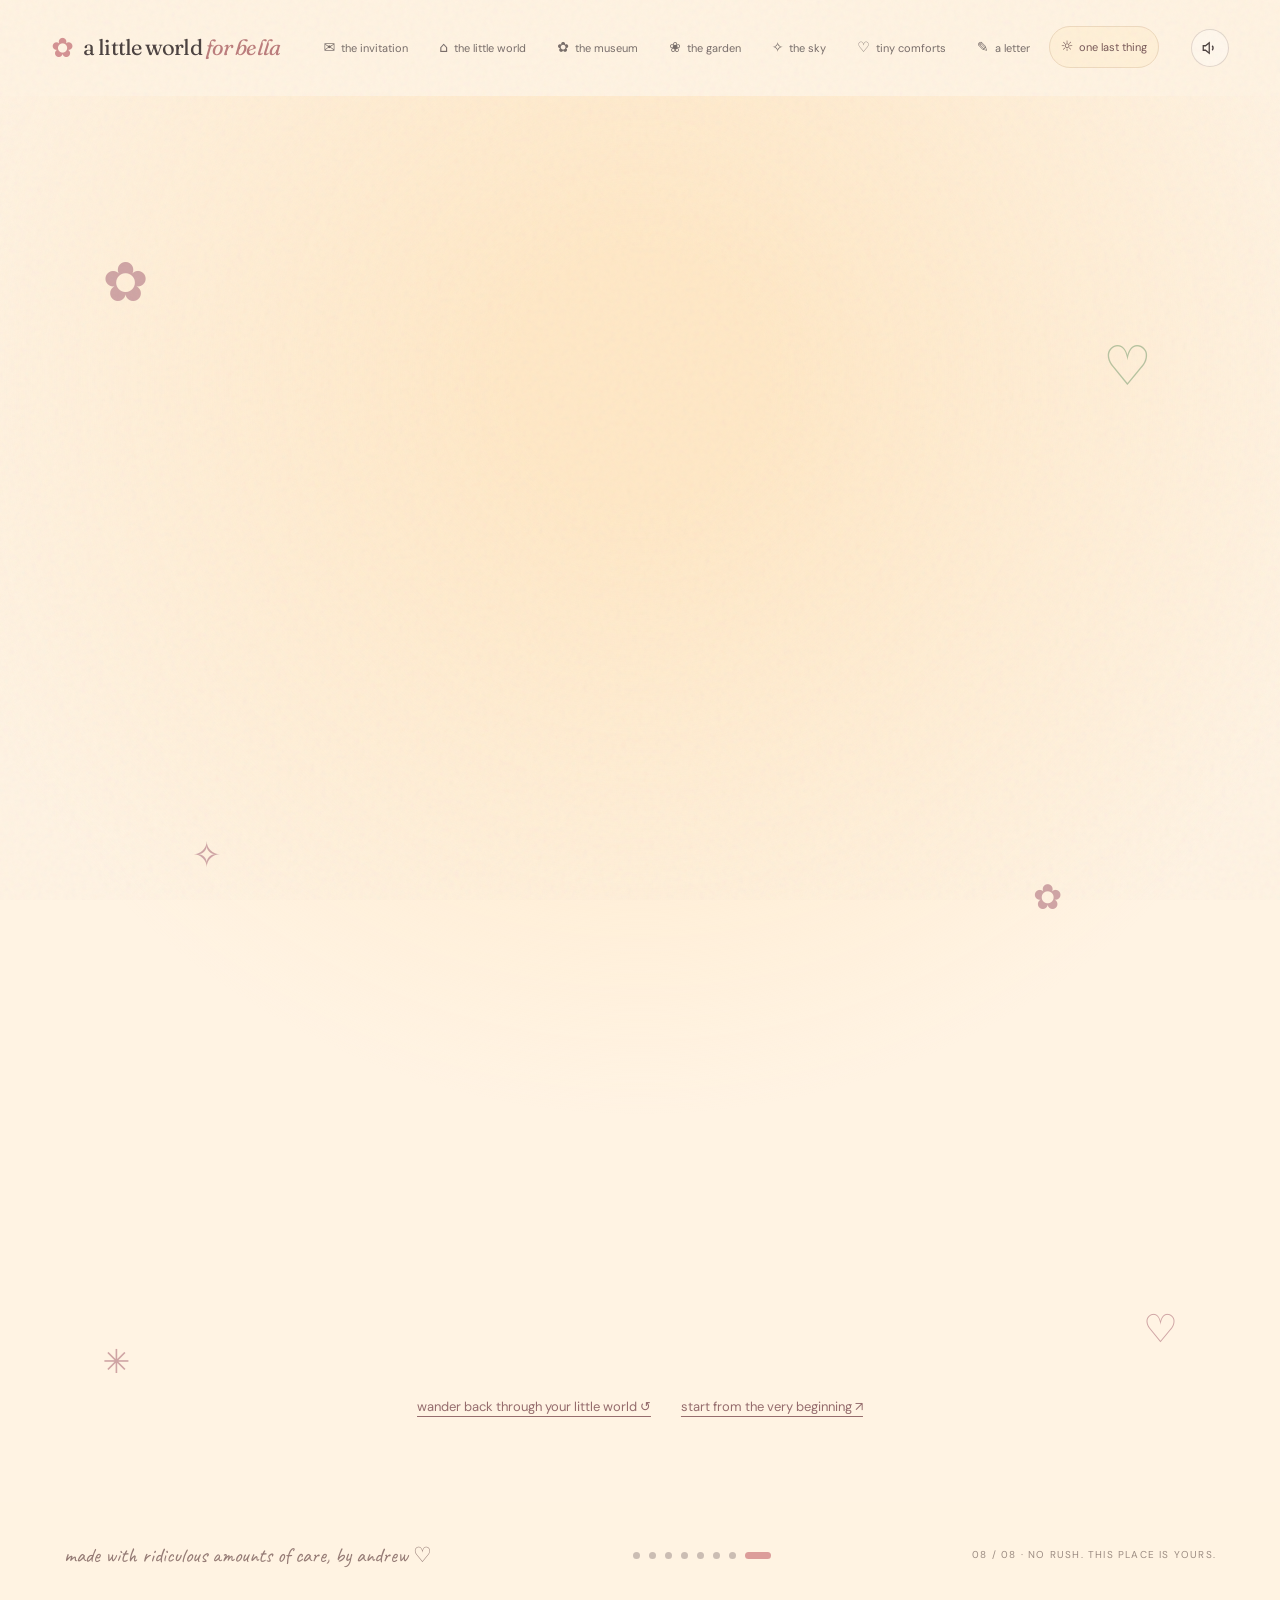
==== ending.html @ 55fa1226 "Add eight illustrated interactive chapters and styling" ====
<!doctype html>
<html lang="en"><head><meta charset="utf-8"><meta name="viewport" content="width=device-width, initial-scale=1"><meta name="theme-color" content="#fff8e8"><meta name="description" content="One last quiet gift to keep."><meta property="og:title" content="for bella · one last thing"><meta property="og:description" content="a little world made just for bella, by andrew"><link rel="icon" href="favicon.svg" type="image/svg+xml"><link rel="preconnect" href="https://fonts.googleapis.com"><link rel="preconnect" href="https://fonts.gstatic.com" crossorigin><link href="https://fonts.googleapis.com/css2?family=Caveat:wght@400;500;600;700&family=DM+Sans:wght@400;500;600;700&family=Fraunces:opsz,wght,SOFT,WONK@9..144,400,30,1;9..144,500,30,1;9..144,600,30,1&display=swap" rel="stylesheet"><link rel="stylesheet" href="style.css"><script src="site.js" defer></script><title>for bella · one last thing</title></head>
<body data-page="ending" class="page-ending"><div class="grain" aria-hidden="true"></div><div id="sparkle-layer" aria-hidden="true"></div><a class="skip-link" href="#main">skip to content</a>
<header class="site-header"><a class="brand" href="index.html" aria-label="a little world for bella, home"><span class="brand-flower">✿</span> a little world <span class="brand-for">for bella</span></a><button class="menu-toggle" type="button" aria-expanded="false" aria-controls="site-menu" aria-label="Open chapter menu"><span></span><span></span><span></span></button><nav class="site-menu" id="site-menu" aria-label="Chapters"><a href="index.html" class="nav-link " ><span>✉</span> the invitation</a><a href="world.html" class="nav-link " ><span>⌂</span> the little world</a><a href="museum.html" class="nav-link " ><span>✿</span> the museum</a><a href="garden.html" class="nav-link " ><span>❀</span> the garden</a><a href="sky.html" class="nav-link " ><span>✧</span> the sky</a><a href="pocket.html" class="nav-link " ><span>♡</span> tiny comforts</a><a href="letter.html" class="nav-link " ><span>✎</span> a letter</a><a href="ending.html" class="nav-link active" aria-current=page><span>☼</span> one last thing</a></nav><button class="sound-toggle" type="button" aria-label="Toggle gentle sound effects" aria-pressed="false" title="optional sound effects"><svg width="18" height="18" viewBox="0 0 24 24" fill="none" stroke="currentColor" stroke-width="1.7"><path d="M11 5 6 9H3v6h3l5 4V5Z"/><path d="M15 9a5 5 0 0 1 0 6"/></svg></button></header>
<main id="main">
<section class="final-scene"><div class="final-confetti" aria-hidden="true"><span>✿</span><span>♡</span><span>✧</span><span>✿</span><span>✳</span><span>♡</span></div><div class="final-card reveal"><span class="eyebrow">chapter 08 · for you, always</span><div class="final-illustration"><div class="final-sun"></div><div class="final-fields"></div><div class="final-bouquet"><span>✿</span><span>❀</span><span>✽</span><span>✿</span><span>❁</span></div></div><h1>i hope life is <em>gentle with you, bella.</em></h1><p>not just today. on the random tuesdays. on the hard nights. on the days where you're doing your best and it doesn't feel like enough.</p><p>i hope you keep finding reasons to laugh, little places of peace, and people who make you feel understood.</p><p>and i hope you never forget how much good there is in you.</p><div class="final-divider">✿ ✿ ✿</div><p class="final-small">this little world doesn't ask anything of you.<br>it was simply made because you matter.</p><button class="pill-button button-primary" type="button" id="keep-flower">take a little flower with you ♡</button><div id="flower-gift" class="flower-gift" hidden role="status"><div class="flower-gift-visual">✿</div><strong>this one is yours.</strong><span>for the days you need a reminder: you matter, exactly as you are.</span></div><div class="final-signature">made for bella. — andrew ♡</div></div><div class="final-return"><a href="world.html">wander back through your little world ↺</a><a href="index.html">start from the very beginning ↗</a></div></section>
</main>
<footer class="site-footer"><span>made with ridiculous amounts of care, by andrew ♡</span><div class="footer-dots"><a href="index.html" class="chapter-dot " aria-label="Chapter 1: the invitation" title="the invitation"></a><a href="world.html" class="chapter-dot " aria-label="Chapter 2: the little world" title="the little world"></a><a href="museum.html" class="chapter-dot " aria-label="Chapter 3: the museum" title="the museum"></a><a href="garden.html" class="chapter-dot " aria-label="Chapter 4: the garden" title="the garden"></a><a href="sky.html" class="chapter-dot " aria-label="Chapter 5: the sky" title="the sky"></a><a href="pocket.html" class="chapter-dot " aria-label="Chapter 6: tiny comforts" title="tiny comforts"></a><a href="letter.html" class="chapter-dot " aria-label="Chapter 7: a letter" title="a letter"></a><a href="ending.html" class="chapter-dot active" aria-label="Chapter 8: one last thing" title="one last thing"></a></div><span class="footer-small">08 / 08 · no rush. this place is yours.</span></footer><div class="toast" id="toast" role="status" aria-live="polite"></div></body></html>
---- style.css ----
:root{--cream:#fffaf0;--butter:#fff2ba;--butter-bright:#fefeca;--rose:#e9a5a3;--rose-light:#fbe0d8;--sage:#a9bb98;--sage-deep:#5c7761;--lilac:#c7bbdb;--peach:#f9d1aa;--ink:#4a403e;--muted:#776c68;--paper:#fffcf3;--shadow:0 16px 48px rgba(89,64,50,.10);--stroke:2px solid rgba(89,64,50,.19);--serif:'Fraunces',Georgia,serif;--sans:'DM Sans',system-ui,sans-serif;--hand:'Caveat',cursive}
*{box-sizing:border-box}html{scroll-behavior:smooth}body{margin:0;background:var(--cream);color:var(--ink);font-family:var(--sans);font-size:16px;line-height:1.65;overflow-x:hidden}body.page-sky{background:#272b51;color:#fffae9}body.page-ending{background:#fff3e2}::selection{background:#eeb8b0;color:#493c3f}a{color:inherit}a:focus-visible,button:focus-visible{outline:3px solid #ba6767;outline-offset:5px}button{font:inherit;cursor:pointer;color:inherit}button:disabled{cursor:default}h1,h2,h3,p{margin-top:0}h1,h2{font-family:var(--serif);font-weight:500;line-height:1.16;letter-spacing:-.04em}h1{font-size:clamp(3.1rem,6.2vw,6.8rem)}h2{font-size:clamp(2rem,3.6vw,3.6rem)}h1 em,h2 em{color:#c97879;font-style:italic}p{line-height:1.8}svg{max-width:100%}strong{font-weight:700}.grain{pointer-events:none;z-index:200;position:fixed;inset:0;opacity:.15;background-image:url("data:image/svg+xml,%3Csvg viewBox='0 0 180 180' xmlns='http://www.w3.org/2000/svg'%3E%3Cfilter id='n'%3E%3CfeTurbulence type='fractalNoise' baseFrequency='.9' numOctaves='3' stitchTiles='stitch'/%3E%3C/filter%3E%3Crect width='100%25' height='100%25' filter='url(%23n)' opacity='.33'/%3E%3C/svg%3E")}#sparkle-layer{pointer-events:none;position:fixed;inset:0;z-index:1000;overflow:hidden}.pop-spark{position:absolute;font-size:var(--size,22px);animation:popOut 1.35s ease-out forwards;color:var(--color,#d28a91)}@keyframes popOut{0%{opacity:0;transform:translate(-50%,-50%) scale(.25) rotate(0)}25%{opacity:1}100%{opacity:0;transform:translate(calc(-50% + var(--dx,0px)),calc(-50% + var(--dy,-100px))) scale(1.4) rotate(var(--spin,130deg))}}
.skip-link{position:fixed;top:-100px;left:10px;z-index:10000;padding:12px;background:#fff}.skip-link:focus{top:10px}.site-header{position:relative;z-index:50;max-width:1500px;margin:auto;min-height:96px;display:flex;align-items:center;justify-content:space-between;padding:14px clamp(20px,4vw,72px);gap:20px}.brand{text-decoration:none;font-family:var(--serif);font-size:22px;white-space:nowrap;letter-spacing:-.04em}.brand-flower{color:#d49191;font-family:var(--sans);font-size:27px;vertical-align:-2px;margin-right:6px}.brand-for{color:#bb7b7a;font-style:italic}.site-menu{display:flex;gap:7px;flex-wrap:wrap;align-items:center;justify-content:center}.nav-link{text-decoration:none;font-size:11px;white-space:nowrap;padding:8px 11px;border-radius:50px;color:var(--muted);transition:.2s ease;border:1px solid transparent}.nav-link span{font-size:14px;padding-right:3px}.nav-link:hover,.nav-link.active{background:#fff0d7;border-color:#eed9bd;color:#775756;transform:translateY(-1px)}.page-sky .brand,.page-sky .nav-link,.page-sky .brand-for{color:#fff5ea}.page-sky .nav-link:hover,.page-sky .nav-link.active{background:#48496b;border-color:#676b90}.sound-toggle{display:inline-flex;align-items:center;justify-content:center;flex-shrink:0;width:38px;height:38px;border-radius:100%;border:1px solid rgba(110,80,70,.2);background:rgba(255,255,255,.35)}.sound-toggle[aria-pressed="true"]{background:#edc1ba}.menu-toggle{display:none;background:transparent;border:0;padding:6px}.menu-toggle span{display:block;width:24px;height:2px;margin:5px;background:currentColor;transition:.2s}.site-footer{position:relative;display:flex;align-items:center;justify-content:space-between;gap:16px;flex-wrap:wrap;padding:36px clamp(20px,5vw,80px);max-width:1500px;margin:0 auto;font-family:var(--hand);font-size:21px;color:#957b75}.footer-small{font-family:var(--sans);font-size:10px;text-transform:uppercase;letter-spacing:.12em;color:#9c8c82}.footer-dots{display:flex;align-items:center;gap:9px}.chapter-dot{display:block;width:7px;height:7px;border-radius:50%;background:#cbbdb3;transition:.25s}.chapter-dot.active{width:26px;background:#dc9d9a;border-radius:10px}.page-sky .site-footer{color:#d2c8e1}.page-sky .footer-small{color:#d7c5df}.eyebrow{text-transform:uppercase;letter-spacing:.17em;font-size:11px;font-weight:700;color:#9b706c}.eyebrow-dot{display:inline-block;width:7px;height:7px;border-radius:50%;background:#c7aa7b;margin-right:6px}.chapter-head{max-width:810px;margin:60px auto 38px;padding:0 24px}.chapter-head.centered{text-align:center}.chapter-head h1{margin:16px 0 21px;font-size:clamp(3rem,5.5vw,5.5rem)}.chapter-head p{color:var(--muted);font-size:16px;max-width:590px;margin:0 auto}.scribble,.hand-note{font-family:var(--hand);font-size:26px;color:#c17d7e}.scribble{display:block;transform:rotate(-4deg);margin-top:19px}.pill-button{appearance:none;text-decoration:none;display:inline-flex;align-items:center;justify-content:center;gap:20px;font-family:var(--sans);font-size:13px;font-weight:700;line-height:1.2;padding:16px 26px;border-radius:80px;border:var(--stroke);transition:transform .25s,box-shadow .25s,background .25s;white-space:normal;min-height:51px}.pill-button:hover{transform:translateY(-4px);box-shadow:0 10px 25px rgba(83,62,50,.13)}.button-primary{background:var(--ink);color:#fffdf4;border-color:var(--ink)}.button-primary:hover{background:#6f5556}.button-ghost{background:rgba(255,255,255,.5);color:var(--ink)}.text-link{display:inline-flex;align-items:center;gap:10px;font-weight:700;color:#ad6c6d;text-decoration:none;border-bottom:1px solid #c28c8e;padding-bottom:4px}.text-link:hover{gap:18px}.quiet-button{border:0;background:none;border-bottom:1px dashed currentColor;padding:4px;font-size:12px;color:inherit;opacity:.8}.quiet-button:hover{opacity:1}.chapter-next{margin:110px auto 50px;padding:48px 24px;text-align:center;max-width:800px;border-top:1px solid #e9dacc}.chapter-next span{font-family:var(--hand);color:#ad7b83;font-size:25px}.chapter-next h2{margin:8px 0 25px;font-size:clamp(2rem,4vw,3.2rem)}.page-sky .chapter-next{border-color:#555476}.toast{pointer-events:none;position:fixed;z-index:1000;bottom:23px;left:50%;transform:translate(-50%,30px);opacity:0;transition:opacity .2s,transform .2s;max-width:calc(100% - 40px);padding:11px 20px;border-radius:30px;background:#4c4343;color:#fffaf0;font-size:12px;text-align:center;box-shadow:var(--shadow)}.toast.show{opacity:1;transform:translate(-50%,0)}.reveal{opacity:0;transform:translateY(20px);transition:opacity .7s,transform .7s}.reveal.visible{opacity:1;transform:translateY(0)}
/* INVITATION */
.page-index{background:radial-gradient(ellipse at 75% 35%,#fde5d7 0,transparent 48%),radial-gradient(ellipse at 15% 70%,#fff0b9 0,transparent 50%),#fffaf0}.full-scene{min-height:680px;position:relative}.invitation{max-width:1510px;margin:0 auto;display:grid;grid-template-columns:1.08fr 1fr;align-items:center;padding:40px clamp(25px,6vw,100px) 100px;gap:30px}.invitation-copy{z-index:2}.invitation h1{margin:17px 0 24px}.underline-brush{position:relative;z-index:0;white-space:normal}.underline-brush:after{content:"";position:absolute;left:0;right:0;bottom:1px;height:11px;border-radius:50%;background:rgba(245,212,110,.7);z-index:-1;transform:rotate(-1deg)}.invitation p{max-width:505px;font-size:17px;color:#6e6160}.invitation .tiny-line{font-family:var(--hand);font-size:24px;color:#ab7378;margin:16px 0 28px;line-height:1.1}.hero-actions{display:flex;align-items:center;flex-wrap:wrap;gap:12px}.hand-arrow{display:block;margin:22px 0 0 45px;transform:rotate(-4deg)}.hand-arrow span{display:inline-block;transform:rotate(-35deg)}.float-doodle{position:absolute;z-index:1;pointer-events:none;font-size:29px;color:#cba9a7;animation:drift 6s ease-in-out infinite alternate}.doodle-1{top:8%;left:39%}.doodle-2{bottom:18%;left:4%;font-size:22px}.doodle-3{top:17%;right:5%;font-size:30px}.doodle-4{bottom:9%;right:17%;font-size:33px;animation-delay:-2s}@keyframes drift{to{transform:translateY(-20px) rotate(16deg)}}.hero-art{min-height:570px;display:flex;align-items:center;justify-content:center;position:relative;isolation:isolate}.hero-art-halo{position:absolute;width:min(95%,560px);aspect-ratio:1;border-radius:47% 53% 41% 59%;background:linear-gradient(135deg,#fff3bf,#fbd4c7 70%,#eec2c2);transform:rotate(-11deg);box-shadow:0 15px 100px rgba(224,175,142,.22);animation:halo 10s ease-in-out infinite alternate}@keyframes halo{to{border-radius:59% 41% 55% 45%;transform:rotate(11deg)}}.hero-art-base{position:absolute;z-index:-1;bottom:15%;width:66%;height:35px;border-radius:50%;background:rgba(146,112,100,.15);filter:blur(15px)}.hero-orbit{position:absolute;font-size:48px;color:#dd9e92;animation:drift 5s ease-in-out infinite alternate}.orbit-1{top:11%;left:16%}.orbit-2{top:21%;right:14%;font-size:35px;color:#96a985}.orbit-3{bottom:22%;left:13%;font-size:38px}.orbit-4{bottom:12%;right:16%;color:#cdb1ca}.gift{position:relative;width:270px;height:310px;background:none;border:none;transform:rotate(-6deg);transition:transform .4s;filter:drop-shadow(0 18px 18px #b3847750);z-index:2}.gift:hover{transform:rotate(0) translateY(-12px)}.gift-box{position:absolute;bottom:23px;left:24px;width:222px;height:178px;background:linear-gradient(125deg,#eac2b6,#e1a4a0);border:3px solid #ae7b79;border-radius:5px 5px 14px 14px;box-shadow:inset -13px 0 rgba(138,72,72,.08)}.gift-box:before{content:"";position:absolute;inset:0 77px;border-left:3px solid #fff7cc;border-right:3px solid #fff7cc;background:#fae6b3}.gift-lid{position:absolute;z-index:3;top:73px;left:13px;width:245px;height:46px;border:3px solid #ad797c;background:#edb9ae;border-radius:9px;transition:transform .7s;transform-origin:center bottom}.gift-lid:after{content:"";position:absolute;left:84px;width:65px;top:0;bottom:0;background:#fff1c2;border-left:3px solid white;border-right:3px solid white}.gift-bow{position:absolute;z-index:3;top:-74px;left:86px;color:#d58e91;font-size:80px;text-shadow:2px 2px white}.gift-label{position:absolute;z-index:2;top:54px;left:94px;font-family:var(--hand);font-size:32px;line-height:.85;color:#8d5f60;transform:rotate(-7deg);background:#fffcdf;border:1px solid #d9bcb6;box-shadow:2px 3px #bb949350;padding:12px 15px;border-radius:5px}.gift-label small{font-size:15px}.gift.open .gift-lid{transform:translate(-33px,-118px) rotate(-29deg)}.gift.open{transform:rotate(1deg)}.gift-pop{position:absolute;pointer-events:none;opacity:0;top:8%;left:50%;transform:translate(-50%,15px) rotate(-6deg);background:#fffdf6;padding:17px 22px;border:1px solid #dba6a6;box-shadow:var(--shadow);font-family:var(--hand);font-size:25px;line-height:1.1;white-space:nowrap;text-align:center;z-index:5;transition:.4s}.gift-pop.visible{opacity:1;transform:translate(-50%,-25px) rotate(-6deg)}.hero-art-caption{position:absolute;bottom:4%;font-family:var(--hand);font-size:24px;color:#9d7778}.scroll-whisper{font-family:var(--hand);font-size:23px;text-align:center;color:#ad807c;padding:0 0 100px}.scroll-whisper span{display:block;animation:drift 1.8s ease-in-out infinite alternate}.home-next{max-width:1100px;margin:0 auto 100px;padding:65px 65px;border:1px solid #ebdcd0;border-radius:44px 140px 44px 44px;background:#fffdf6;display:grid;grid-template-columns:.8fr 1.2fr;align-items:center;gap:90px}.home-next p{max-width:480px;color:var(--muted)}.home-next-art{height:270px;border-radius:52% 48% 35% 42%;background:linear-gradient(#e9eece,#e5d3bf);position:relative;display:flex;justify-content:center;align-items:flex-end;padding-bottom:41px}.home-next-art>span{position:absolute;top:22px;right:36px;font-size:45px;color:#fdf1ba}.tiny-house{width:175px;height:172px;position:relative}.house-roof{position:absolute;z-index:3;top:13px;left:0;width:175px;height:65px;background:#bd7f7c;clip-path:polygon(50% 0,100% 100%,0 100%);filter:drop-shadow(2px 4px #896c60)}.house-walls{position:absolute;left:18px;bottom:0;width:140px;height:120px;border:3px solid #957862;border-radius:5px;background:#f8e8c9}.house-window{position:absolute;top:19px;left:22px;width:35px;height:36px;border:3px solid #9e7f77;border-radius:18px 18px 3px 3px;text-align:center;background:#d1ddc7;color:#cb8f91}.house-door{position:absolute;bottom:0;right:16px;width:42px;height:65px;border:3px solid #996f66;border-bottom:0;border-radius:22px 22px 0 0;background:#c18d8a}.house-door:after{content:"";position:absolute;width:5px;height:5px;top:36px;left:8px;background:#ffecc5;border-radius:50%}
/* MAP */
.page-world{background:linear-gradient(180deg,#fff9ed,#fff4df 75%,#fffaf0)}.map-stage{position:relative;max-width:1250px;min-height:770px;margin:20px auto 0;border:9px solid #f6e6bd;border-radius:48px;background:linear-gradient(180deg,#d9eadd 0%,#e6efc7 54%,#e8dbad 100%);box-shadow:0 25px 0 rgba(154,120,91,.06),var(--shadow);overflow:hidden;isolation:isolate}.map-stage:before{content:"";position:absolute;inset:20px;border:2px dashed #ffffff90;border-radius:32px;pointer-events:none}.map-cloud{position:absolute;background:#fffdf3;border-radius:100px;width:170px;height:48px;opacity:.7}.map-cloud:before{content:"";position:absolute;background:inherit;border-radius:50%;height:72px;width:78px;left:30px;top:-30px}.map-cloud:after{content:"";position:absolute;background:inherit;border-radius:50%;height:50px;width:60px;left:95px;top:-15px}.cloud-left{top:76px;left:7%}.cloud-right{top:145px;right:13%;transform:scale(.7)}.map-hill{position:absolute;bottom:-170px;width:85%;height:440px;border-radius:50%;background:#c9daae}.hill-left{left:-40%;transform:rotate(-25deg)}.hill-right{right:-32%;background:#bad59d;transform:rotate(23deg)}.map-mountain{position:absolute;width:370px;height:190px;clip-path:polygon(0 100%,45% 10%,70% 73%,79% 48%,100% 100%);background:#bdd3b5;opacity:.7}.mountain-one{top:205px;left:28%}.mountain-two{top:250px;right:-80px;transform:scale(1.4);background:#c6dbbc}.map-road{position:absolute;border:7px dashed #fff7da9c;border-radius:50%;pointer-events:none}.road-one{left:5%;top:170px;width:84%;height:370px;transform:rotate(-16deg)}.road-two{left:18%;top:280px;width:67%;height:350px;transform:rotate(21deg)}.map-sun{position:absolute;right:9%;top:7%;font-size:80px;color:#fff3ba;text-shadow:0 0 30px #fff9cf}.map-place{position:absolute;z-index:5;display:flex;flex-direction:column;align-items:center;gap:3px;text-decoration:none;min-width:145px;transition:transform .25s;filter:drop-shadow(0 7px 0 rgba(122,99,80,.07))}.map-place:hover,.map-place:focus-visible{transform:translateY(-13px) rotate(-3deg)}.map-illustration{position:relative;display:flex;align-items:center;justify-content:center;width:110px;height:100px;border:3px solid rgba(83,67,58,.22);border-radius:48% 52% 40% 60%;background:#fff3d8;color:#bf8a8a;font-family:var(--serif);font-size:76px;line-height:1;box-shadow:inset -10px -10px #f7dabc}.map-illustration i{position:absolute;right:1px;top:-12px;font-family:var(--hand);font-style:normal;font-size:35px;color:#9cae92}.map-label{display:block;text-align:center;min-width:150px;background:#fffdf4;padding:9px 17px;border-radius:12px;box-shadow:3px 5px 0 #ad9c8550;transform:rotate(-2deg);font-family:var(--serif);font-size:15px;font-weight:600;line-height:1.25}.map-label small{display:block;font-family:var(--sans);font-size:10px;font-weight:500;color:#98847a;margin-top:5px}.place-museum{left:11%;top:19%}.museum-illustration{background:#ecc9bb;color:#fff6dd}.place-garden{left:43%;top:6%}.garden-illustration{background:#fce8af;color:#db9b9b}.place-sky{right:8%;top:23%}.sky-illustration{background:#777ca2;color:#ffe8ab}.place-pocket{left:14%;bottom:18%}.pocket-illustration{background:#f4e6d9;color:#d3a4a3}.place-letter{left:43%;bottom:8%}.letter-illustration{background:#e8c7cf;color:#fff6df}.place-ending{right:7%;bottom:15%}.ending-illustration{background:#f8d9a7;color:#fff6ce}.map-pond{position:absolute;width:200px;height:120px;bottom:120px;left:0;border-radius:50%;background:#b1dada;transform:rotate(-24deg);opacity:.7}.map-flower{position:absolute;color:#f6f4d4;font-size:27px}.flower-a{left:7%;top:13%}.flower-b{right:35%;top:42%}.flower-c{right:6%;bottom:9%}.map-caption{position:absolute;bottom:20px;left:35px;font-family:var(--hand);font-size:21px;color:#6e8d6b}.map-after{max-width:1000px;padding:55px 24px;margin:70px auto 0;display:flex;justify-content:space-between;align-items:center;gap:45px}.map-after p{max-width:540px;color:var(--muted)}
/* MUSEUM */
.page-museum{background:#fdf6e9}.museum-tag{display:inline-block;margin-top:25px;padding:6px 16px;border:1px solid #dfb8af;transform:rotate(-3deg);font-family:var(--hand);font-size:21px;color:#a77771}.museum-wall{margin:50px auto 0;padding:50px max(30px,calc((100vw - 1200px)/2)) 80px;background:repeating-linear-gradient(0deg,transparent 0,transparent 46px,#e7d4be2c 47px),linear-gradient(140deg,#f3dccb,#f9e8d8);border-block:8px solid #d8b99b;box-shadow:inset 0 4px 24px #9c715322}.wall-heading{display:flex;justify-content:space-between;gap:15px;text-transform:uppercase;font-size:10px;letter-spacing:.16em;color:#a37f6a;margin-bottom:36px}.gallery-grid{display:grid;grid-template-columns:repeat(3,1fr);gap:44px 36px;align-items:center}.gallery-frame{text-align:left;border:14px solid #fdf5e7;padding:0;background:#fffaf0;box-shadow:0 10px 0 #d4baa6,0 19px 22px rgba(88,67,52,.15);transition:transform .22s,box-shadow .22s;min-height:320px;display:flex;flex-direction:column}.gallery-frame:hover{transform:rotate(0) translateY(-10px)!important;box-shadow:0 21px 0 #c9ad9d,0 25px 33px rgba(88,67,52,.2)}.tilt-1{transform:rotate(-4deg)}.tilt-2{transform:rotate(3deg)}.tilt-3{transform:rotate(-2deg)}.tilt-4{transform:rotate(2deg)}.tilt-5{transform:rotate(-3deg)}.tilt-6{transform:rotate(5deg)}.gallery-art{height:260px;position:relative;display:flex;align-items:center;justify-content:center;overflow:hidden}.gallery-plaque{padding:18px 9px;flex:1}.gallery-plaque strong{font-family:var(--serif);font-size:20px;display:block;font-weight:500;line-height:1.1}.gallery-plaque small{font-size:10px;display:block;color:#9a827b;margin-top:5px}.art-1{background:linear-gradient(#c8dce1 55%,#d0cfa0 55%)}.art-1>span{font-size:65px;color:#fff6cb;z-index:2}.art-sun{position:absolute;width:150px;height:150px;border-radius:50%;background:#fff2c5;top:40px}.art-hills{position:absolute;bottom:-65px;width:130%;height:150px;background:#a7bc96;border-radius:50%}.art-2{background:#e8b0ad}.art-heart{font-size:150px;color:#fdf2da;text-shadow:12px 13px #cf928e;transform:rotate(-10deg)}.art-2>span{position:absolute;top:16px;left:23px;color:#fff6df;font-size:36px}.art-3{background:#f8e5b9}.art-3>span{font-size:125px;color:#dda1a2;z-index:2;transform:translateY(-22px)}.art-vase{position:absolute;bottom:28px;width:92px;height:65px;background:#adc5a5;border-radius:10px 10px 45px 45px}.art-4{background:#454d72}.art-moon{color:#fceac0;font-size:150px;line-height:1}.art-4>span{color:#fdf2c4;font-size:31px;position:absolute;top:18px;right:24px;transform:rotate(20deg)}.art-5{background:#f7d0be}.art-5>span{color:#faefcd;font-size:170px;z-index:2;text-shadow:10px 9px #d99f99}.art-checker{position:absolute;inset:0;background:repeating-conic-gradient(#ecc0b1 0 25%,transparent 0 50%) 0 0/44px 44px;opacity:.55}.art-6{background:#c6d8cc}.art-6>span{font-size:150px;color:#fff4ce;z-index:2}.art-wave{position:absolute;inset:auto 0 0;height:70px;background:#99bbaf;clip-path:polygon(0 20%,25% 0,52% 35%,75% 7%,100% 25%,100% 100%,0 100%)}.exhibit-dialog{position:fixed;max-width:min(510px,calc(100vw - 32px));width:100%;border:8px solid #e3cab7;padding:55px 40px 40px;background:#fffaf1;color:var(--ink);box-shadow:0 0 0 100vmax #302b32aa,0 20px 80px #211d1d30;border-radius:3px;overflow-y:auto;max-height:calc(100vh - 40px)}.exhibit-dialog::backdrop{background:rgba(37,34,40,.6);backdrop-filter:blur(6px)}.exhibit-stamp{text-transform:uppercase;font-size:9px;letter-spacing:.2em;color:#9a7a73}.exhibit-symbol{font-size:94px;color:#d1a0a0;text-align:center;margin:25px 0}.exhibit-dialog h2{font-size:36px}.exhibit-dialog p{color:#6a5857}.exhibit-dialog .signature{display:block;margin:12px 0 30px;font-family:var(--hand);font-size:26px;color:#b17a7a}.close-dialog{position:absolute;right:17px;top:10px;border:0;background:none;font-size:40px;line-height:1}
/* GARDEN */
.page-garden{background:linear-gradient(#fdf8eb,#f3f3dc)}.garden-room{max-width:1110px;min-height:560px;margin:70px auto 0;background:linear-gradient(180deg,#f9eecf 0,#e9e6c5 75%,#dedcb8 100%);border:9px solid #eff0dd;border-radius:50% 50% 25px 25px/22% 22% 25px 25px;box-shadow:var(--shadow);position:relative;overflow:hidden;padding:165px 35px 40px}.greenhouse-arch{position:absolute;top:13px;left:7%;right:7%;height:205px;border:10px double #d5dfbb;border-bottom:0;border-radius:50% 50% 0 0}.greenhouse-window{position:absolute;inset:15px 18%;border-bottom:4px solid #d5dfbb;display:flex;align-items:flex-start;justify-content:space-between;color:#fff4b8;font-size:60px}.greenhouse-window span:not(:first-child){font-size:35px;color:#fffdf3}.garden-bunting{position:absolute;top:125px;left:0;right:0;text-align:center;font-family:var(--hand);font-size:44px;letter-spacing:45px;color:#cbabab;opacity:.7}.plant-grid{z-index:2;position:relative;display:grid;grid-template-columns:repeat(6,1fr);gap:12px;align-items:end}.plant-pot{appearance:none;border:0;background:none;display:flex;flex-direction:column;align-items:center;justify-content:flex-end;min-width:0;height:255px;padding:0;position:relative;transition:transform .25s}.plant-pot:hover{transform:translateY(-7px)}.pot-body{position:relative;z-index:2;display:flex;align-items:center;justify-content:center;width:100px;max-width:100%;height:82px;clip-path:polygon(4% 0,96% 0,85% 100%,15% 100%);background:#e8b0a0;box-shadow:inset -12px 0 #c88c8055;font-family:var(--hand);font-size:27px;color:#ffeddb}.plant-pot:nth-child(even) .pot-body{background:#a9b9a0}.plant-pot:nth-child(3n) .pot-body{background:#c9b3cb}.pot-label{margin-top:12px;font-family:var(--hand);font-size:24px;line-height:1.1}.flower-bloom{display:block;position:relative;width:10px;height:0;background:#6d9870;border-radius:5px;transition:height .9s ease;transform-origin:bottom}.flower-bloom:before{content:"";position:absolute;top:-48px;left:-40px;opacity:0;width:90px;height:90px;background:#e8a8a7;clip-path:polygon(50% 5%,62% 28%,83% 14%,75% 40%,98% 50%,72% 62%,86% 87%,58% 76%,50% 99%,39% 74%,13% 86%,26% 61%,2% 50%,25% 37%,15% 12%,39% 28%);transition:opacity .35s .65s,transform .35s .65s;transform:scale(.1);z-index:2}.flower-bloom:after{content:"";position:absolute;top:28px;left:-24px;width:47px;height:23px;background:#8eac7f;border-radius:100% 0 100% 0;transform:rotate(28deg);opacity:0;transition:opacity .2s .4s}.plant-pot:nth-child(2) .flower-bloom:before{background:#eec16e}.plant-pot:nth-child(3) .flower-bloom:before{background:#d2bee8}.plant-pot:nth-child(4) .flower-bloom:before{background:#f4b4bc}.plant-pot:nth-child(5) .flower-bloom:before{background:#e8d7ed}.plant-pot:nth-child(6) .flower-bloom:before{background:#fff2af}.plant-pot.grown .flower-bloom{height:105px}.plant-pot.grown .flower-bloom:before{opacity:1;transform:scale(1)}.plant-pot.grown .flower-bloom:after{opacity:1}.garden-shelf{position:absolute;bottom:94px;left:6%;right:6%;height:14px;border-radius:20px;background:#aa8c6e;box-shadow:0 9px 0 #806d53}.garden-count{text-align:center;position:relative;z-index:2;margin:20px 0 0;font-family:var(--hand);font-size:25px;color:#657f65}.garden-message{max-width:730px;padding:70px 28px;margin:0 auto;text-align:center}.garden-message .sticker{display:inline-block;background:#fff3d7;padding:6px 18px;border:1px dashed #c6a897;border-radius:40px;font-family:var(--hand);font-size:24px;color:#a07373}.garden-message h2{margin:24px 0}.garden-message p{color:var(--muted)}
/* SKY */
.night-scene{background:radial-gradient(ellipse at 44% 36%,#56597e 0%,#343858 46%,#232845 100%);border-radius:0 0 50px 50px;overflow:hidden}.night-header{text-align:center;padding:55px 20px 8px}.night-header h1{max-width:840px;margin:17px auto;font-size:clamp(3rem,5.4vw,5.7rem)}.night-header h1 em{color:#f6d7b8}.night-header .eyebrow{color:#eac5cb}.night-header p{max-width:580px;margin:0 auto;color:#dddae9}.starfield{height:620px;max-width:1200px;margin:auto;position:relative;overflow:hidden}.moon-art{position:absolute;left:48%;top:14%;width:215px;height:215px;background:#ffe9bd;border-radius:50%;box-shadow:0 0 45px #f9ecc34d,0 0 130px #f9ecc334}.moon-art:after{content:"";position:absolute;width:188px;height:188px;border-radius:50%;background:#46496e;left:71px;top:-28px}.night-cloud{position:absolute;width:240px;height:50px;background:#7a7b9a66;filter:blur(13px);border-radius:70%;opacity:.65}.night-cloud-1{top:210px;left:5%}.night-cloud-2{top:130px;right:1%}.night-ridge{position:absolute;bottom:-110px;width:110%;height:250px;border-radius:50%;background:#363e63}.night-ridge-back{left:-30%;transform:rotate(15deg)}.night-ridge-front{right:-21%;bottom:-130px;background:#232e4e;transform:rotate(-10deg)}.wish-star{position:absolute;border:0;background:none;font-size:37px;color:#ffedba;line-height:1;transition:transform .2s,text-shadow .2s;animation:twinkle 3.7s ease-in-out infinite alternate;filter:drop-shadow(0 0 6px #ffdbbf66);padding:10px}.wish-star:hover,.wish-star:focus-visible{transform:scale(1.6);text-shadow:0 0 18px #ffe6c7}.wish-star.seen{color:#f8bfb3}.s1{top:7%;left:9%}.s2{top:29%;left:21%;animation-delay:-1s}.s3{top:11%;left:37%;animation-delay:-2s}.s4{top:46%;left:14%;animation-delay:-3s}.s5{top:29%;right:18%;animation-delay:-1.7s}.s6{top:6%;right:6%;animation-delay:-1.5s}.s7{top:54%;right:24%;animation-delay:-2.8s}.s8{top:43%;right:5%;animation-delay:-2.1s}.s9{top:57%;left:44%;animation-delay:-3.3s}@keyframes twinkle{0%{opacity:.65;filter:drop-shadow(0 0 2px #fff6be)}100%{opacity:1;filter:drop-shadow(0 0 16px #fff6be)}}.night-hill-caption{position:absolute;bottom:31px;left:50%;transform:translateX(-50%);z-index:4;font-family:var(--hand);color:#e6d3da;font-size:25px;white-space:nowrap}.sky-message{max-width:820px;min-height:260px;margin:0 auto;padding:17px 30px 55px;text-align:center}.sky-message>span{font-size:10px;letter-spacing:.17em;text-transform:uppercase;color:#d8c5dd}.sky-message h2{font-size:clamp(2rem,3.5vw,3.2rem);color:#ffeac5;margin:15px 0}.sky-message p{color:#f0e3e6;max-width:560px;margin:0 auto 22px}.shooting{position:absolute;z-index:10;width:90px;height:2px;background:linear-gradient(90deg,transparent,#fff8bf);animation:meteor 1.3s ease-in forwards;pointer-events:none;transform:rotate(-24deg)}@keyframes meteor{from{opacity:1;left:80%;top:5%}to{opacity:0;left:10%;top:65%}}
/* COMFORT SHOP */
.page-pocket{background:radial-gradient(circle at 70% 20%,#ffedcb,#fff8eb 60%)}.comfort-machine{max-width:800px;margin:60px auto 60px;border:9px solid #d59b9b;border-radius:43px 43px 35px 35px;box-shadow:16px 17px 0 #e8c7b6,var(--shadow);background:#f8e2d5;overflow:hidden}.machine-top{padding:0 35px 0;background:#e4b2a8}.shop-canopy{padding:24px 10px;text-align:center;color:#fffaf2;font-family:var(--serif);font-size:19px;letter-spacing:.12em;background:repeating-linear-gradient(90deg,#d39b99 0 85px,#ecbbb0 85px 170px);border-bottom:9px solid #b98282}.machine-window{position:relative;min-height:330px;padding:30px;display:flex;align-items:center;justify-content:center;border:12px solid #d6aaa3;background:#f9f0e4;box-shadow:inset 0 0 30px #c9ac9b80}.machine-window-decoration{position:absolute;top:10px;font-family:var(--hand);font-size:29px;letter-spacing:21px;color:#d8b7ac}.machine-sticky{width:min(410px,100%);min-height:225px;background:#fff9d4;transform:rotate(-3deg);padding:23px 35px 22px;box-shadow:6px 9px 1px #cebbb177;display:flex;flex-direction:column;align-items:start;justify-content:space-between;transition:transform .5s,opacity .5s}.machine-sticky.change{transform:rotate(8deg) scale(.87);opacity:.3}.sticky-top{font-family:var(--hand);font-size:27px;color:#ab7d77}.machine-sticky p{font-family:var(--serif);font-size:23px;line-height:1.4;margin:13px 0}.machine-sticky small{font-family:var(--hand);font-size:20px;color:#aa8379}.machine-shelf{position:absolute;bottom:0;left:0;right:0;background:#c99c94;height:17px}.machine-controls{text-align:center;padding:30px 35px 40px}.machine-controls>p{font-family:var(--hand);font-size:29px;color:#906665}.note-options{display:flex;gap:10px;justify-content:center;flex-wrap:wrap;margin-bottom:20px}.note-options button{border:1px solid #bd9992;background:#fffaf1;border-radius:30px;padding:9px 16px;font-size:12px;transition:background .2s,transform .2s}.note-options button:hover,.note-options button.active{background:#ffe4b8;transform:translateY(-2px)}.machine-action{display:flex;gap:12px;justify-content:center;flex-wrap:wrap}.comfort-bottom{max-width:850px;margin:90px auto;text-align:center;padding:30px 20px}.quote-mark{font-family:var(--serif);font-size:110px;line-height:0;color:#d9aeac;padding-top:45px}.comfort-bottom p{max-width:640px;margin:auto;color:var(--muted)}
/* LETTER */
.page-letter{background:radial-gradient(circle at 50% 50%,#ffebd6,#fff8ed 66%)}.letter-stage{position:relative;max-width:850px;min-height:350px;margin:70px auto 100px;padding:30px;display:flex;flex-direction:column;align-items:center}.postal-scribbles{position:absolute;top:5px;width:100%;display:flex;justify-content:space-between;padding:0 25px;font-family:var(--hand);font-size:23px;color:#bc8d84}.postal-scribbles>span:nth-child(2){transform:rotate(8deg)}.letter-envelope{height:250px;width:370px;max-width:90vw;background:none;border:0;position:relative;filter:drop-shadow(0 18px 13px #936b6350);transition:transform .5s;margin:50px 0 0}.letter-envelope:hover{transform:translateY(-9px) rotate(-2deg)}.envelope-back{position:absolute;inset:0;background:#eeb9b0;border:3px solid #b98283;border-radius:6px}.envelope-paper-preview{position:absolute;z-index:2;width:82%;height:145px;background:#fff8e9;border:2px solid #edd8bf;left:9%;top:23px;padding-top:20px;font-family:var(--hand);font-size:28px;color:#a97879;transition:transform .8s}.envelope-front{position:absolute;z-index:3;inset:0;background:#e4ada7;clip-path:polygon(0 0,50% 55%,100% 0,100% 100%,0 100%);border:3px solid #bd8a86;border-radius:5px}.envelope-flap{position:absolute;z-index:4;top:0;left:0;right:0;height:140px;background:#f2c7bd;clip-path:polygon(0 0,100% 0,50% 95%);filter:drop-shadow(0 2px 0 #ad797c);transition:transform .7s;transform-origin:top center}.envelope-seal{position:absolute;z-index:5;top:102px;left:calc(50% - 21px);height:42px;width:42px;background:#be878a;color:#fff6e5;display:grid;place-items:center;border-radius:50%;border:2px solid #fff4e1;font-size:22px;transition:opacity .2s}.letter-envelope.open .envelope-flap{transform:rotateX(180deg);z-index:1}.letter-envelope.open .envelope-paper-preview{transform:translateY(-85px)}.letter-envelope.open .envelope-seal{opacity:0}.letter-tap{font-family:var(--hand);font-size:27px;color:#a77879;transform:rotate(-4deg);margin:40px 0 0;text-align:center}.paper-letter{position:relative;width:min(720px,100%);margin-top:65px;background:repeating-linear-gradient(#fffaf0 0,#fffaf0 35px,#dce5da 36px,#fffaf0 37px);border:1px solid #ead8ca;box-shadow:9px 12px 0 #e9cfbd,0 20px 50px #8a645032;padding:54px clamp(24px,6vw,75px) 75px;transform:rotate(-1deg);animation:unfold .9s ease both}.paper-letter[hidden]{display:none}@keyframes unfold{from{opacity:0;transform:translateY(-25px) rotate(2deg) scale(.95)}to{opacity:1;transform:translateY(0) rotate(-1deg) scale(1)}}.letter-topline{display:flex;justify-content:space-between;color:#a27876;font-family:var(--hand);font-size:29px}.letter-date{color:#a49a88;font-size:9px;letter-spacing:.2em;text-transform:uppercase;margin-top:16px}.paper-letter h2{font-family:var(--hand);font-size:63px;font-weight:500;margin:24px 0}.paper-letter p{font-size:15px;line-height:2.5;margin-bottom:27px}.letter-signoff{margin-top:35px;font-family:var(--hand);font-size:32px;line-height:1.2;color:#a77578}.letter-signoff strong{font-size:44px;font-weight:500}.letter-corner{position:absolute;bottom:15px;right:25px;font-size:38px;color:#d8a3a8}.after-letter{max-width:740px;text-align:center;margin:80px auto 0;padding:0 24px}.after-letter p{color:var(--muted)}
/* ENDING */
.final-scene{position:relative;padding:60px 24px 85px;background:radial-gradient(circle at 50% 20%,#ffe8c6 10%,transparent 57%),#fff3e3;overflow:hidden}.final-card{position:relative;max-width:780px;margin:20px auto 0;background:#fffcf4;border:12px solid #fffdf7;outline:1px solid #ecd7c5;box-shadow:0 14px 0 #ead5c2,0 35px 65px #b88f7550;border-radius:7px;padding:45px clamp(25px,6vw,85px) 57px;text-align:center}.final-card h1{font-size:clamp(2.5rem,5vw,4.8rem);margin:20px 0 26px}.final-card p{color:#756663;font-size:16px;line-height:2}.final-illustration{position:relative;overflow:hidden;margin:32px auto;border:7px solid #fff2d9;border-radius:180px 180px 10px 10px;width:290px;height:255px;background:linear-gradient(#f3c5bd 0%,#ffe4c0 56%,#dbe2b2 56%)}.final-sun{position:absolute;top:34px;left:99px;width:95px;height:95px;border-radius:50%;background:#fff1bf;box-shadow:0 0 60px #fff1bfa8}.final-fields{position:absolute;bottom:-45px;left:-30%;width:160%;height:130px;background:#adc59d;border-radius:50%}.final-bouquet{position:absolute;z-index:2;bottom:22px;left:50%;transform:translateX(-50%);display:flex;align-items:end;gap:0}.final-bouquet span{font-size:53px;color:#eaa0a6;text-shadow:3px 3px #ffe7bd}.final-bouquet span:nth-child(2){color:#fff0b7;transform:translateY(-25px)}.final-bouquet span:nth-child(3){color:#e9b3cd;transform:translateY(-40px)}.final-bouquet span:nth-child(4){color:#f2d4bd;transform:translateY(-15px)}.final-bouquet span:nth-child(5){color:#fcf1bf}.final-divider{color:#d4a19b;letter-spacing:25px;margin:34px 0}.final-card .final-small{font-family:var(--hand);font-size:26px;line-height:1.15;color:#ad7576;margin:0 0 30px}.final-signature{font-family:var(--hand);font-size:28px;color:#a37a76;margin-top:36px}.flower-gift{margin:30px auto 0;padding:22px 30px;background:#fdf2d9;max-width:330px;display:flex;flex-direction:column;gap:4px;border:2px dashed #eccabc;animation:unfold .6s both}.flower-gift[hidden]{display:none}.flower-gift-visual{font-size:90px;line-height:1.15;color:#e9abb0}.flower-gift strong{font-family:var(--serif);font-size:22px;font-weight:500}.flower-gift span{font-size:12px;line-height:1.5;color:#8d7470}.final-confetti span{position:absolute;color:#cfa4a4;font-size:55px;pointer-events:none;animation:drift 5s ease-in-out infinite alternate}.final-confetti span:nth-child(1){left:8%;top:10%}.final-confetti span:nth-child(2){right:10%;top:16%;color:#b6c29f}.final-confetti span:nth-child(3){left:15%;top:52%;font-size:35px}.final-confetti span:nth-child(4){right:17%;top:55%;font-size:35px}.final-confetti span:nth-child(5){left:8%;bottom:8%;font-size:33px}.final-confetti span:nth-child(6){right:8%;bottom:10%;font-size:39px}.final-return{display:flex;gap:30px;justify-content:center;flex-wrap:wrap;margin:64px auto 0}.final-return a{color:#956c6d;font-size:13px;text-decoration:underline;text-underline-offset:5px}
/* RESP */
@media(max-width:1180px){.site-header{flex-wrap:wrap;gap:8px}.site-menu{order:3;width:100%;padding:6px 0}.nav-link{font-size:11px}.gallery-grid{gap:26px}.map-stage{margin-left:20px;margin-right:20px}.plant-grid{gap:0}.pot-body{width:80px;height:74px}}@media(max-width:780px){.site-header{min-height:72px;padding:13px 20px}.brand{font-size:21px}.menu-toggle{display:block;margin-left:auto}.site-menu{order:3;display:none;position:absolute;top:70px;left:12px;right:12px;background:#fffaf1;color:var(--ink);border:1px solid #e9cdbd;border-radius:20px;padding:17px;box-shadow:var(--shadow);z-index:90;grid-template-columns:repeat(2,1fr);align-items:stretch}.site-menu.open{display:grid}.nav-link,.page-sky .nav-link{color:var(--ink);font-size:12px;padding:12px}.page-sky .nav-link:hover,.page-sky .nav-link.active{background:#fff1df;color:var(--ink)}.page-sky .site-menu{background:#fffaf1}.sound-toggle{height:34px;width:34px}.site-footer{justify-content:center;text-align:center;padding:35px 22px}.site-footer>span:first-child{width:100%}.invitation{grid-template-columns:1fr;padding:45px 25px 65px;gap:0}.invitation h1{font-size:clamp(3.5rem,12vw,5.5rem)}.invitation-copy{text-align:center}.invitation .eyebrow{font-size:10px}.invitation p{margin-left:auto;margin-right:auto}.hero-actions{justify-content:center}.hand-arrow{display:none}.hero-art{min-height:430px}.hero-art-halo{width:min(90%,400px)}.gift{transform:rotate(-6deg) scale(.83)}.gift:hover{transform:scale(.86)}.gift-pop{top:0}.home-next{grid-template-columns:1fr;text-align:center;margin:0 20px 70px;padding:35px 30px;gap:35px}.home-next-art{height:230px}.home-next p{margin:auto auto 22px}.scroll-whisper{padding-bottom:60px}.map-stage{min-height:680px;margin:25px 12px;border-width:6px;border-radius:24px}.map-illustration{width:85px;height:83px;font-size:50px}.map-label{font-size:12px;min-width:118px;padding:8px}.map-label small{font-size:9px}.map-place{min-width:118px}.place-museum{left:3%;top:17%}.place-garden{left:35%;top:5%}.place-sky{right:1%;top:28%}.place-pocket{left:4%;bottom:21%}.place-letter{left:35%;bottom:6%}.place-ending{right:1%;bottom:23%}.map-after{display:block;text-align:center;margin-top:25px}.map-after p{margin:15px auto 24px}.gallery-grid{grid-template-columns:repeat(2,1fr);gap:32px 18px}.gallery-frame{min-height:240px;border-width:9px}.gallery-art{height:185px}.gallery-plaque{padding:10px 6px}.gallery-plaque strong{font-size:16px}.museum-wall{padding:35px 25px 65px}.garden-room{margin:40px 12px;min-height:670px;border-radius:45% 45% 24px 24px/12% 12% 24px 24px;padding:155px 12px 40px}.greenhouse-arch{height:155px}.plant-grid{grid-template-columns:repeat(3,1fr);gap:8px 0}.plant-pot{height:198px}.plant-pot.grown .flower-bloom{height:80px}.flower-bloom:before{transform-origin:center}.pot-body{height:63px;width:79px}.pot-label{font-size:20px}.garden-shelf{bottom:115px}.garden-bunting{top:110px;letter-spacing:13px;font-size:27px}.starfield{height:490px}.moon-art{width:140px;height:140px;left:39%;top:18%}.moon-art:after{width:130px;height:130px;left:48px;top:-25px}.night-header{padding:45px 20px 5px}.wish-star{font-size:33px}.s1{top:8%;left:6%}.s3{top:8%;left:43%}.s5{top:32%;right:19%}.s9{top:58%;left:45%}.comfort-machine{margin:45px 16px}.comfort-bottom{margin:60px auto}.paper-letter{padding:40px 23px}.paper-letter p{line-height:2.2}.final-scene{padding:35px 16px 75px}.final-card{padding:28px 20px 35px}.final-confetti{opacity:.35}.final-illustration{width:240px;height:224px}.chapter-next{margin:65px auto 35px}.chapter-head{margin:45px auto 25px}}
@media(max-width:410px){.invitation h1{font-size:3.3rem}.invitation p{font-size:15px}.hero-actions .pill-button{width:100%}.hero-art{min-height:345px}.gift{transform:scale(.70) rotate(-6deg)}.gift.open{transform:scale(.70)}.hero-art-caption{bottom:0}.gift-pop{font-size:21px}.map-stage{min-height:630px}.map-place{min-width:100px}.map-illustration{width:70px;height:68px;font-size:41px}.map-label{font-size:11px;min-width:101px;padding:6px}.map-label small{font-size:8px}.place-museum{top:17%}.place-garden{left:34%}.place-sky{top:30%}.place-letter{left:33%}.gallery-grid{gap:25px 12px}.gallery-art{height:150px}.gallery-plaque strong{font-size:14px}.gallery-frame{border-width:7px;min-height:210px}.machine-window{padding:16px;border-width:8px}.machine-sticky{padding:20px;min-height:225px}.machine-sticky p{font-size:21px}.machine-controls{padding:25px 12px}.shop-canopy{font-size:14px}.letter-envelope{transform:scale(.8)}.letter-envelope:hover{transform:scale(.8)}.letter-stage{padding:10px}.letter-tap{margin-top:5px}.paper-letter{margin-top:25px}.letter-topline{font-size:22px}.paper-letter h2{font-size:50px}.final-card h1{font-size:2.6rem}}
@media(prefers-reduced-motion:reduce){*,*:before,*:after{animation-duration:.01ms!important;animation-iteration-count:1!important;scroll-behavior:auto!important;transition-duration:.01ms!important}.reveal{opacity:1;transform:none}}
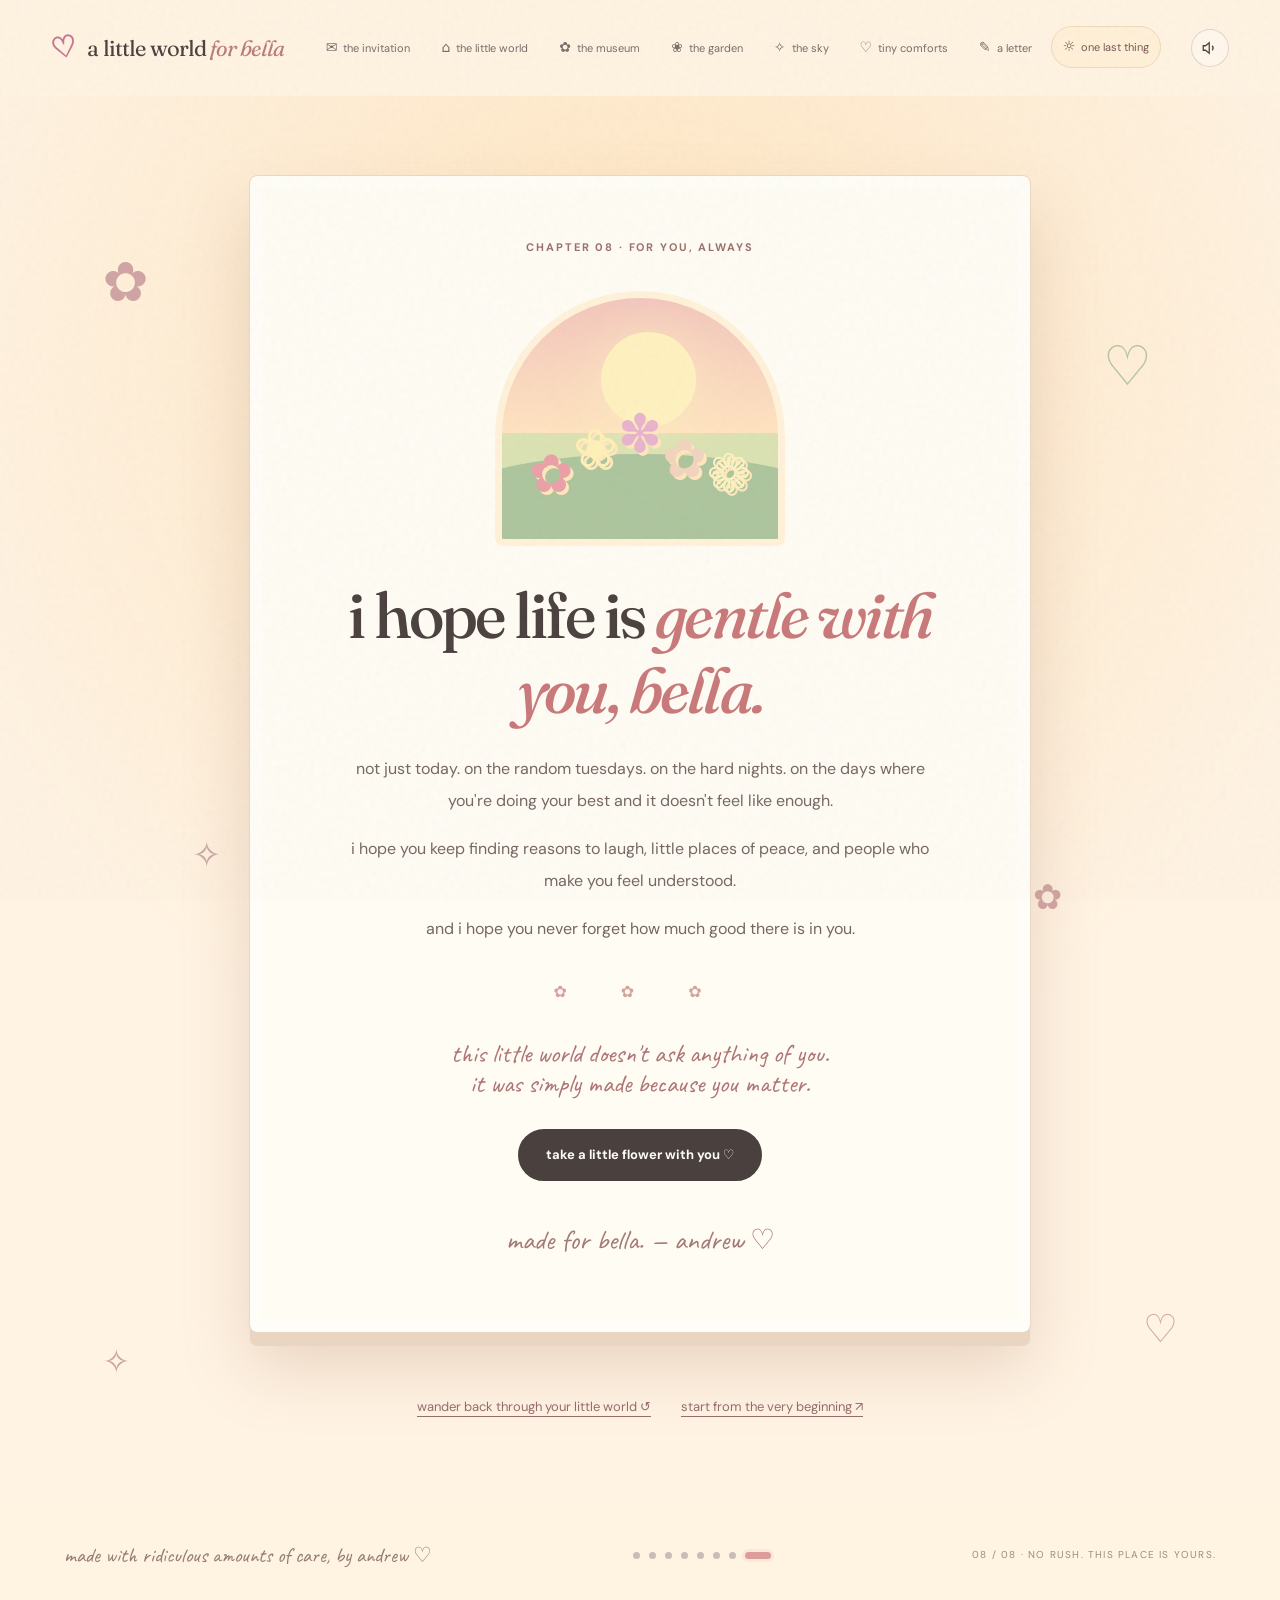
==== commit 03537b2d: "Replace spiky green symbol with a soft pink heart across Bella site" ====
--- a/ending.html
+++ b/ending.html
@@ -1,8 +1,8 @@
 <!doctype html>
 <html lang="en"><head><meta charset="utf-8"><meta name="viewport" content="width=device-width, initial-scale=1"><meta name="theme-color" content="#fff8e8"><meta name="description" content="One last quiet gift to keep."><meta property="og:title" content="for bella · one last thing"><meta property="og:description" content="a little world made just for bella, by andrew"><link rel="icon" href="favicon.svg" type="image/svg+xml"><link rel="preconnect" href="https://fonts.googleapis.com"><link rel="preconnect" href="https://fonts.gstatic.com" crossorigin><link href="https://fonts.googleapis.com/css2?family=Caveat:wght@400;500;600;700&family=DM+Sans:wght@400;500;600;700&family=Fraunces:opsz,wght,SOFT,WONK@9..144,400,30,1;9..144,500,30,1;9..144,600,30,1&display=swap" rel="stylesheet"><link rel="stylesheet" href="style.css"><script src="site.js" defer></script><title>for bella · one last thing</title></head>
 <body data-page="ending" class="page-ending"><div class="grain" aria-hidden="true"></div><div id="sparkle-layer" aria-hidden="true"></div><a class="skip-link" href="#main">skip to content</a>
-<header class="site-header"><a class="brand" href="index.html" aria-label="a little world for bella, home"><span class="brand-flower">✿</span> a little world <span class="brand-for">for bella</span></a><button class="menu-toggle" type="button" aria-expanded="false" aria-controls="site-menu" aria-label="Open chapter menu"><span></span><span></span><span></span></button><nav class="site-menu" id="site-menu" aria-label="Chapters"><a href="index.html" class="nav-link " ><span>✉</span> the invitation</a><a href="world.html" class="nav-link " ><span>⌂</span> the little world</a><a href="museum.html" class="nav-link " ><span>✿</span> the museum</a><a href="garden.html" class="nav-link " ><span>❀</span> the garden</a><a href="sky.html" class="nav-link " ><span>✧</span> the sky</a><a href="pocket.html" class="nav-link " ><span>♡</span> tiny comforts</a><a href="letter.html" class="nav-link " ><span>✎</span> a letter</a><a href="ending.html" class="nav-link active" aria-current=page><span>☼</span> one last thing</a></nav><button class="sound-toggle" type="button" aria-label="Toggle gentle sound effects" aria-pressed="false" title="optional sound effects"><svg width="18" height="18" viewBox="0 0 24 24" fill="none" stroke="currentColor" stroke-width="1.7"><path d="M11 5 6 9H3v6h3l5 4V5Z"/><path d="M15 9a5 5 0 0 1 0 6"/></svg></button></header>
+<header class="site-header"><a class="brand" href="index.html" aria-label="a little world for bella, home"><span class="brand-flower" aria-hidden="true">♡</span> a little world <span class="brand-for">for bella</span></a><button class="menu-toggle" type="button" aria-expanded="false" aria-controls="site-menu" aria-label="Open chapter menu"><span></span><span></span><span></span></button><nav class="site-menu" id="site-menu" aria-label="Chapters"><a href="index.html" class="nav-link " ><span>✉</span> the invitation</a><a href="world.html" class="nav-link " ><span>⌂</span> the little world</a><a href="museum.html" class="nav-link " ><span>✿</span> the museum</a><a href="garden.html" class="nav-link " ><span>❀</span> the garden</a><a href="sky.html" class="nav-link " ><span>✧</span> the sky</a><a href="pocket.html" class="nav-link " ><span>♡</span> tiny comforts</a><a href="letter.html" class="nav-link " ><span>✎</span> a letter</a><a href="ending.html" class="nav-link active" aria-current=page><span>☼</span> one last thing</a></nav><button class="sound-toggle" type="button" aria-label="Toggle gentle sound effects" aria-pressed="false" title="optional sound effects"><svg width="18" height="18" viewBox="0 0 24 24" fill="none" stroke="currentColor" stroke-width="1.7"><path d="M11 5 6 9H3v6h3l5 4V5Z"/><path d="M15 9a5 5 0 0 1 0 6"/></svg></button></header>
 <main id="main">
-<section class="final-scene"><div class="final-confetti" aria-hidden="true"><span>✿</span><span>♡</span><span>✧</span><span>✿</span><span>✳</span><span>♡</span></div><div class="final-card reveal"><span class="eyebrow">chapter 08 · for you, always</span><div class="final-illustration"><div class="final-sun"></div><div class="final-fields"></div><div class="final-bouquet"><span>✿</span><span>❀</span><span>✽</span><span>✿</span><span>❁</span></div></div><h1>i hope life is <em>gentle with you, bella.</em></h1><p>not just today. on the random tuesdays. on the hard nights. on the days where you're doing your best and it doesn't feel like enough.</p><p>i hope you keep finding reasons to laugh, little places of peace, and people who make you feel understood.</p><p>and i hope you never forget how much good there is in you.</p><div class="final-divider">✿ ✿ ✿</div><p class="final-small">this little world doesn't ask anything of you.<br>it was simply made because you matter.</p><button class="pill-button button-primary" type="button" id="keep-flower">take a little flower with you ♡</button><div id="flower-gift" class="flower-gift" hidden role="status"><div class="flower-gift-visual">✿</div><strong>this one is yours.</strong><span>for the days you need a reminder: you matter, exactly as you are.</span></div><div class="final-signature">made for bella. — andrew ♡</div></div><div class="final-return"><a href="world.html">wander back through your little world ↺</a><a href="index.html">start from the very beginning ↗</a></div></section>
+<section class="final-scene"><div class="final-confetti" aria-hidden="true"><span>✿</span><span>♡</span><span>✧</span><span>✿</span><span>✧</span><span>♡</span></div><div class="final-card reveal"><span class="eyebrow">chapter 08 · for you, always</span><div class="final-illustration"><div class="final-sun"></div><div class="final-fields"></div><div class="final-bouquet"><span>✿</span><span>❀</span><span>✽</span><span>✿</span><span>❁</span></div></div><h1>i hope life is <em>gentle with you, bella.</em></h1><p>not just today. on the random tuesdays. on the hard nights. on the days where you're doing your best and it doesn't feel like enough.</p><p>i hope you keep finding reasons to laugh, little places of peace, and people who make you feel understood.</p><p>and i hope you never forget how much good there is in you.</p><div class="final-divider">✿ ✿ ✿</div><p class="final-small">this little world doesn't ask anything of you.<br>it was simply made because you matter.</p><button class="pill-button button-primary" type="button" id="keep-flower">take a little flower with you ♡</button><div id="flower-gift" class="flower-gift" hidden role="status"><div class="flower-gift-visual">✿</div><strong>this one is yours.</strong><span>for the days you need a reminder: you matter, exactly as you are.</span></div><div class="final-signature">made for bella. — andrew ♡</div></div><div class="final-return"><a href="world.html">wander back through your little world ↺</a><a href="index.html">start from the very beginning ↗</a></div></section>
 </main>
 <footer class="site-footer"><span>made with ridiculous amounts of care, by andrew ♡</span><div class="footer-dots"><a href="index.html" class="chapter-dot " aria-label="Chapter 1: the invitation" title="the invitation"></a><a href="world.html" class="chapter-dot " aria-label="Chapter 2: the little world" title="the little world"></a><a href="museum.html" class="chapter-dot " aria-label="Chapter 3: the museum" title="the museum"></a><a href="garden.html" class="chapter-dot " aria-label="Chapter 4: the garden" title="the garden"></a><a href="sky.html" class="chapter-dot " aria-label="Chapter 5: the sky" title="the sky"></a><a href="pocket.html" class="chapter-dot " aria-label="Chapter 6: tiny comforts" title="tiny comforts"></a><a href="letter.html" class="chapter-dot " aria-label="Chapter 7: a letter" title="a letter"></a><a href="ending.html" class="chapter-dot active" aria-label="Chapter 8: one last thing" title="one last thing"></a></div><span class="footer-small">08 / 08 · no rush. this place is yours.</span></footer><div class="toast" id="toast" role="status" aria-live="polite"></div></body></html>
--- a/style.css
+++ b/style.css
@@ -1,6 +1,6 @@
 :root{--cream:#fffaf0;--butter:#fff2ba;--butter-bright:#fefeca;--rose:#e9a5a3;--rose-light:#fbe0d8;--sage:#a9bb98;--sage-deep:#5c7761;--lilac:#c7bbdb;--peach:#f9d1aa;--ink:#4a403e;--muted:#776c68;--paper:#fffcf3;--shadow:0 16px 48px rgba(89,64,50,.10);--stroke:2px solid rgba(89,64,50,.19);--serif:'Fraunces',Georgia,serif;--sans:'DM Sans',system-ui,sans-serif;--hand:'Caveat',cursive}
 *{box-sizing:border-box}html{scroll-behavior:smooth}body{margin:0;background:var(--cream);color:var(--ink);font-family:var(--sans);font-size:16px;line-height:1.65;overflow-x:hidden}body.page-sky{background:#272b51;color:#fffae9}body.page-ending{background:#fff3e2}::selection{background:#eeb8b0;color:#493c3f}a{color:inherit}a:focus-visible,button:focus-visible{outline:3px solid #ba6767;outline-offset:5px}button{font:inherit;cursor:pointer;color:inherit}button:disabled{cursor:default}h1,h2,h3,p{margin-top:0}h1,h2{font-family:var(--serif);font-weight:500;line-height:1.16;letter-spacing:-.04em}h1{font-size:clamp(3.1rem,6.2vw,6.8rem)}h2{font-size:clamp(2rem,3.6vw,3.6rem)}h1 em,h2 em{color:#c97879;font-style:italic}p{line-height:1.8}svg{max-width:100%}strong{font-weight:700}.grain{pointer-events:none;z-index:200;position:fixed;inset:0;opacity:.15;background-image:url("data:image/svg+xml,%3Csvg viewBox='0 0 180 180' xmlns='http://www.w3.org/2000/svg'%3E%3Cfilter id='n'%3E%3CfeTurbulence type='fractalNoise' baseFrequency='.9' numOctaves='3' stitchTiles='stitch'/%3E%3C/filter%3E%3Crect width='100%25' height='100%25' filter='url(%23n)' opacity='.33'/%3E%3C/svg%3E")}#sparkle-layer{pointer-events:none;position:fixed;inset:0;z-index:1000;overflow:hidden}.pop-spark{position:absolute;font-size:var(--size,22px);animation:popOut 1.35s ease-out forwards;color:var(--color,#d28a91)}@keyframes popOut{0%{opacity:0;transform:translate(-50%,-50%) scale(.25) rotate(0)}25%{opacity:1}100%{opacity:0;transform:translate(calc(-50% + var(--dx,0px)),calc(-50% + var(--dy,-100px))) scale(1.4) rotate(var(--spin,130deg))}}
-.skip-link{position:fixed;top:-100px;left:10px;z-index:10000;padding:12px;background:#fff}.skip-link:focus{top:10px}.site-header{position:relative;z-index:50;max-width:1500px;margin:auto;min-height:96px;display:flex;align-items:center;justify-content:space-between;padding:14px clamp(20px,4vw,72px);gap:20px}.brand{text-decoration:none;font-family:var(--serif);font-size:22px;white-space:nowrap;letter-spacing:-.04em}.brand-flower{color:#d49191;font-family:var(--sans);font-size:27px;vertical-align:-2px;margin-right:6px}.brand-for{color:#bb7b7a;font-style:italic}.site-menu{display:flex;gap:7px;flex-wrap:wrap;align-items:center;justify-content:center}.nav-link{text-decoration:none;font-size:11px;white-space:nowrap;padding:8px 11px;border-radius:50px;color:var(--muted);transition:.2s ease;border:1px solid transparent}.nav-link span{font-size:14px;padding-right:3px}.nav-link:hover,.nav-link.active{background:#fff0d7;border-color:#eed9bd;color:#775756;transform:translateY(-1px)}.page-sky .brand,.page-sky .nav-link,.page-sky .brand-for{color:#fff5ea}.page-sky .nav-link:hover,.page-sky .nav-link.active{background:#48496b;border-color:#676b90}.sound-toggle{display:inline-flex;align-items:center;justify-content:center;flex-shrink:0;width:38px;height:38px;border-radius:100%;border:1px solid rgba(110,80,70,.2);background:rgba(255,255,255,.35)}.sound-toggle[aria-pressed="true"]{background:#edc1ba}.menu-toggle{display:none;background:transparent;border:0;padding:6px}.menu-toggle span{display:block;width:24px;height:2px;margin:5px;background:currentColor;transition:.2s}.site-footer{position:relative;display:flex;align-items:center;justify-content:space-between;gap:16px;flex-wrap:wrap;padding:36px clamp(20px,5vw,80px);max-width:1500px;margin:0 auto;font-family:var(--hand);font-size:21px;color:#957b75}.footer-small{font-family:var(--sans);font-size:10px;text-transform:uppercase;letter-spacing:.12em;color:#9c8c82}.footer-dots{display:flex;align-items:center;gap:9px}.chapter-dot{display:block;width:7px;height:7px;border-radius:50%;background:#cbbdb3;transition:.25s}.chapter-dot.active{width:26px;background:#dc9d9a;border-radius:10px}.page-sky .site-footer{color:#d2c8e1}.page-sky .footer-small{color:#d7c5df}.eyebrow{text-transform:uppercase;letter-spacing:.17em;font-size:11px;font-weight:700;color:#9b706c}.eyebrow-dot{display:inline-block;width:7px;height:7px;border-radius:50%;background:#c7aa7b;margin-right:6px}.chapter-head{max-width:810px;margin:60px auto 38px;padding:0 24px}.chapter-head.centered{text-align:center}.chapter-head h1{margin:16px 0 21px;font-size:clamp(3rem,5.5vw,5.5rem)}.chapter-head p{color:var(--muted);font-size:16px;max-width:590px;margin:0 auto}.scribble,.hand-note{font-family:var(--hand);font-size:26px;color:#c17d7e}.scribble{display:block;transform:rotate(-4deg);margin-top:19px}.pill-button{appearance:none;text-decoration:none;display:inline-flex;align-items:center;justify-content:center;gap:20px;font-family:var(--sans);font-size:13px;font-weight:700;line-height:1.2;padding:16px 26px;border-radius:80px;border:var(--stroke);transition:transform .25s,box-shadow .25s,background .25s;white-space:normal;min-height:51px}.pill-button:hover{transform:translateY(-4px);box-shadow:0 10px 25px rgba(83,62,50,.13)}.button-primary{background:var(--ink);color:#fffdf4;border-color:var(--ink)}.button-primary:hover{background:#6f5556}.button-ghost{background:rgba(255,255,255,.5);color:var(--ink)}.text-link{display:inline-flex;align-items:center;gap:10px;font-weight:700;color:#ad6c6d;text-decoration:none;border-bottom:1px solid #c28c8e;padding-bottom:4px}.text-link:hover{gap:18px}.quiet-button{border:0;background:none;border-bottom:1px dashed currentColor;padding:4px;font-size:12px;color:inherit;opacity:.8}.quiet-button:hover{opacity:1}.chapter-next{margin:110px auto 50px;padding:48px 24px;text-align:center;max-width:800px;border-top:1px solid #e9dacc}.chapter-next span{font-family:var(--hand);color:#ad7b83;font-size:25px}.chapter-next h2{margin:8px 0 25px;font-size:clamp(2rem,4vw,3.2rem)}.page-sky .chapter-next{border-color:#555476}.toast{pointer-events:none;position:fixed;z-index:1000;bottom:23px;left:50%;transform:translate(-50%,30px);opacity:0;transition:opacity .2s,transform .2s;max-width:calc(100% - 40px);padding:11px 20px;border-radius:30px;background:#4c4343;color:#fffaf0;font-size:12px;text-align:center;box-shadow:var(--shadow)}.toast.show{opacity:1;transform:translate(-50%,0)}.reveal{opacity:0;transform:translateY(20px);transition:opacity .7s,transform .7s}.reveal.visible{opacity:1;transform:translateY(0)}
+.skip-link{position:fixed;top:-100px;left:10px;z-index:10000;padding:12px;background:#fff}.skip-link:focus{top:10px}.site-header{position:relative;z-index:50;max-width:1500px;margin:auto;min-height:96px;display:flex;align-items:center;justify-content:space-between;padding:14px clamp(20px,4vw,72px);gap:20px}.brand{text-decoration:none;font-family:var(--serif);font-size:22px;white-space:nowrap;letter-spacing:-.04em}.brand-flower{display:inline-block;color:#c87592;font-family:var(--serif);font-weight:600;font-size:29px;line-height:1;vertical-align:-2px;margin-right:7px;transform:rotate(-12deg)}.brand-for{color:#bb7b7a;font-style:italic}.site-menu{display:flex;gap:7px;flex-wrap:wrap;align-items:center;justify-content:center}.nav-link{text-decoration:none;font-size:11px;white-space:nowrap;padding:8px 11px;border-radius:50px;color:var(--muted);transition:.2s ease;border:1px solid transparent}.nav-link span{font-size:14px;padding-right:3px}.nav-link:hover,.nav-link.active{background:#fff0d7;border-color:#eed9bd;color:#775756;transform:translateY(-1px)}.page-sky .brand,.page-sky .nav-link,.page-sky .brand-for{color:#fff5ea}.page-sky .nav-link:hover,.page-sky .nav-link.active{background:#48496b;border-color:#676b90}.sound-toggle{display:inline-flex;align-items:center;justify-content:center;flex-shrink:0;width:38px;height:38px;border-radius:100%;border:1px solid rgba(110,80,70,.2);background:rgba(255,255,255,.35)}.sound-toggle[aria-pressed="true"]{background:#edc1ba}.menu-toggle{display:none;background:transparent;border:0;padding:6px}.menu-toggle span{display:block;width:24px;height:2px;margin:5px;background:currentColor;transition:.2s}.site-footer{position:relative;display:flex;align-items:center;justify-content:space-between;gap:16px;flex-wrap:wrap;padding:36px clamp(20px,5vw,80px);max-width:1500px;margin:0 auto;font-family:var(--hand);font-size:21px;color:#957b75}.footer-small{font-family:var(--sans);font-size:10px;text-transform:uppercase;letter-spacing:.12em;color:#9c8c82}.footer-dots{display:flex;align-items:center;gap:9px}.chapter-dot{display:block;width:7px;height:7px;border-radius:50%;background:#cbbdb3;transition:.25s}.chapter-dot.active{width:26px;background:#dc9d9a;border-radius:10px}.page-sky .site-footer{color:#d2c8e1}.page-sky .footer-small{color:#d7c5df}.eyebrow{text-transform:uppercase;letter-spacing:.17em;font-size:11px;font-weight:700;color:#9b706c}.eyebrow-dot{display:inline-block;width:7px;height:7px;border-radius:50%;background:#c7aa7b;margin-right:6px}.chapter-head{max-width:810px;margin:60px auto 38px;padding:0 24px}.chapter-head.centered{text-align:center}.chapter-head h1{margin:16px 0 21px;font-size:clamp(3rem,5.5vw,5.5rem)}.chapter-head p{color:var(--muted);font-size:16px;max-width:590px;margin:0 auto}.scribble,.hand-note{font-family:var(--hand);font-size:26px;color:#c17d7e}.scribble{display:block;transform:rotate(-4deg);margin-top:19px}.pill-button{appearance:none;text-decoration:none;display:inline-flex;align-items:center;justify-content:center;gap:20px;font-family:var(--sans);font-size:13px;font-weight:700;line-height:1.2;padding:16px 26px;border-radius:80px;border:var(--stroke);transition:transform .25s,box-shadow .25s,background .25s;white-space:normal;min-height:51px}.pill-button:hover{transform:translateY(-4px);box-shadow:0 10px 25px rgba(83,62,50,.13)}.button-primary{background:var(--ink);color:#fffdf4;border-color:var(--ink)}.button-primary:hover{background:#6f5556}.button-ghost{background:rgba(255,255,255,.5);color:var(--ink)}.text-link{display:inline-flex;align-items:center;gap:10px;font-weight:700;color:#ad6c6d;text-decoration:none;border-bottom:1px solid #c28c8e;padding-bottom:4px}.text-link:hover{gap:18px}.quiet-button{border:0;background:none;border-bottom:1px dashed currentColor;padding:4px;font-size:12px;color:inherit;opacity:.8}.quiet-button:hover{opacity:1}.chapter-next{margin:110px auto 50px;padding:48px 24px;text-align:center;max-width:800px;border-top:1px solid #e9dacc}.chapter-next span{font-family:var(--hand);color:#ad7b83;font-size:25px}.chapter-next h2{margin:8px 0 25px;font-size:clamp(2rem,4vw,3.2rem)}.page-sky .chapter-next{border-color:#555476}.toast{pointer-events:none;position:fixed;z-index:1000;bottom:23px;left:50%;transform:translate(-50%,30px);opacity:0;transition:opacity .2s,transform .2s;max-width:calc(100% - 40px);padding:11px 20px;border-radius:30px;background:#4c4343;color:#fffaf0;font-size:12px;text-align:center;box-shadow:var(--shadow)}.toast.show{opacity:1;transform:translate(-50%,0)}.reveal{opacity:0;transform:translateY(20px);transition:opacity .7s,transform .7s}.reveal.visible{opacity:1;transform:translateY(0)}
 /* INVITATION */
 .page-index{background:radial-gradient(ellipse at 75% 35%,#fde5d7 0,transparent 48%),radial-gradient(ellipse at 15% 70%,#fff0b9 0,transparent 50%),#fffaf0}.full-scene{min-height:680px;position:relative}.invitation{max-width:1510px;margin:0 auto;display:grid;grid-template-columns:1.08fr 1fr;align-items:center;padding:40px clamp(25px,6vw,100px) 100px;gap:30px}.invitation-copy{z-index:2}.invitation h1{margin:17px 0 24px}.underline-brush{position:relative;z-index:0;white-space:normal}.underline-brush:after{content:"";position:absolute;left:0;right:0;bottom:1px;height:11px;border-radius:50%;background:rgba(245,212,110,.7);z-index:-1;transform:rotate(-1deg)}.invitation p{max-width:505px;font-size:17px;color:#6e6160}.invitation .tiny-line{font-family:var(--hand);font-size:24px;color:#ab7378;margin:16px 0 28px;line-height:1.1}.hero-actions{display:flex;align-items:center;flex-wrap:wrap;gap:12px}.hand-arrow{display:block;margin:22px 0 0 45px;transform:rotate(-4deg)}.hand-arrow span{display:inline-block;transform:rotate(-35deg)}.float-doodle{position:absolute;z-index:1;pointer-events:none;font-size:29px;color:#cba9a7;animation:drift 6s ease-in-out infinite alternate}.doodle-1{top:8%;left:39%}.doodle-2{bottom:18%;left:4%;font-size:22px}.doodle-3{top:17%;right:5%;font-size:30px}.doodle-4{bottom:9%;right:17%;font-size:33px;animation-delay:-2s}@keyframes drift{to{transform:translateY(-20px) rotate(16deg)}}.hero-art{min-height:570px;display:flex;align-items:center;justify-content:center;position:relative;isolation:isolate}.hero-art-halo{position:absolute;width:min(95%,560px);aspect-ratio:1;border-radius:47% 53% 41% 59%;background:linear-gradient(135deg,#fff3bf,#fbd4c7 70%,#eec2c2);transform:rotate(-11deg);box-shadow:0 15px 100px rgba(224,175,142,.22);animation:halo 10s ease-in-out infinite alternate}@keyframes halo{to{border-radius:59% 41% 55% 45%;transform:rotate(11deg)}}.hero-art-base{position:absolute;z-index:-1;bottom:15%;width:66%;height:35px;border-radius:50%;background:rgba(146,112,100,.15);filter:blur(15px)}.hero-orbit{position:absolute;font-size:48px;color:#dd9e92;animation:drift 5s ease-in-out infinite alternate}.orbit-1{top:11%;left:16%}.orbit-2{top:21%;right:14%;font-size:35px;color:#96a985}.orbit-3{bottom:22%;left:13%;font-size:38px}.orbit-4{bottom:12%;right:16%;color:#cdb1ca}.gift{position:relative;width:270px;height:310px;background:none;border:none;transform:rotate(-6deg);transition:transform .4s;filter:drop-shadow(0 18px 18px #b3847750);z-index:2}.gift:hover{transform:rotate(0) translateY(-12px)}.gift-box{position:absolute;bottom:23px;left:24px;width:222px;height:178px;background:linear-gradient(125deg,#eac2b6,#e1a4a0);border:3px solid #ae7b79;border-radius:5px 5px 14px 14px;box-shadow:inset -13px 0 rgba(138,72,72,.08)}.gift-box:before{content:"";position:absolute;inset:0 77px;border-left:3px solid #fff7cc;border-right:3px solid #fff7cc;background:#fae6b3}.gift-lid{position:absolute;z-index:3;top:73px;left:13px;width:245px;height:46px;border:3px solid #ad797c;background:#edb9ae;border-radius:9px;transition:transform .7s;transform-origin:center bottom}.gift-lid:after{content:"";position:absolute;left:84px;width:65px;top:0;bottom:0;background:#fff1c2;border-left:3px solid white;border-right:3px solid white}.gift-bow{position:absolute;z-index:3;top:-74px;left:86px;color:#d58e91;font-size:80px;text-shadow:2px 2px white}.gift-label{position:absolute;z-index:2;top:54px;left:94px;font-family:var(--hand);font-size:32px;line-height:.85;color:#8d5f60;transform:rotate(-7deg);background:#fffcdf;border:1px solid #d9bcb6;box-shadow:2px 3px #bb949350;padding:12px 15px;border-radius:5px}.gift-label small{font-size:15px}.gift.open .gift-lid{transform:translate(-33px,-118px) rotate(-29deg)}.gift.open{transform:rotate(1deg)}.gift-pop{position:absolute;pointer-events:none;opacity:0;top:8%;left:50%;transform:translate(-50%,15px) rotate(-6deg);background:#fffdf6;padding:17px 22px;border:1px solid #dba6a6;box-shadow:var(--shadow);font-family:var(--hand);font-size:25px;line-height:1.1;white-space:nowrap;text-align:center;z-index:5;transition:.4s}.gift-pop.visible{opacity:1;transform:translate(-50%,-25px) rotate(-6deg)}.hero-art-caption{position:absolute;bottom:4%;font-family:var(--hand);font-size:24px;color:#9d7778}.scroll-whisper{font-family:var(--hand);font-size:23px;text-align:center;color:#ad807c;padding:0 0 100px}.scroll-whisper span{display:block;animation:drift 1.8s ease-in-out infinite alternate}.home-next{max-width:1100px;margin:0 auto 100px;padding:65px 65px;border:1px solid #ebdcd0;border-radius:44px 140px 44px 44px;background:#fffdf6;display:grid;grid-template-columns:.8fr 1.2fr;align-items:center;gap:90px}.home-next p{max-width:480px;color:var(--muted)}.home-next-art{height:270px;border-radius:52% 48% 35% 42%;background:linear-gradient(#e9eece,#e5d3bf);position:relative;display:flex;justify-content:center;align-items:flex-end;padding-bottom:41px}.home-next-art>span{position:absolute;top:22px;right:36px;font-size:45px;color:#fdf1ba}.tiny-house{width:175px;height:172px;position:relative}.house-roof{position:absolute;z-index:3;top:13px;left:0;width:175px;height:65px;background:#bd7f7c;clip-path:polygon(50% 0,100% 100%,0 100%);filter:drop-shadow(2px 4px #896c60)}.house-walls{position:absolute;left:18px;bottom:0;width:140px;height:120px;border:3px solid #957862;border-radius:5px;background:#f8e8c9}.house-window{position:absolute;top:19px;left:22px;width:35px;height:36px;border:3px solid #9e7f77;border-radius:18px 18px 3px 3px;text-align:center;background:#d1ddc7;color:#cb8f91}.house-door{position:absolute;bottom:0;right:16px;width:42px;height:65px;border:3px solid #996f66;border-bottom:0;border-radius:22px 22px 0 0;background:#c18d8a}.house-door:after{content:"";position:absolute;width:5px;height:5px;top:36px;left:8px;background:#ffecc5;border-radius:50%}
 /* MAP */
